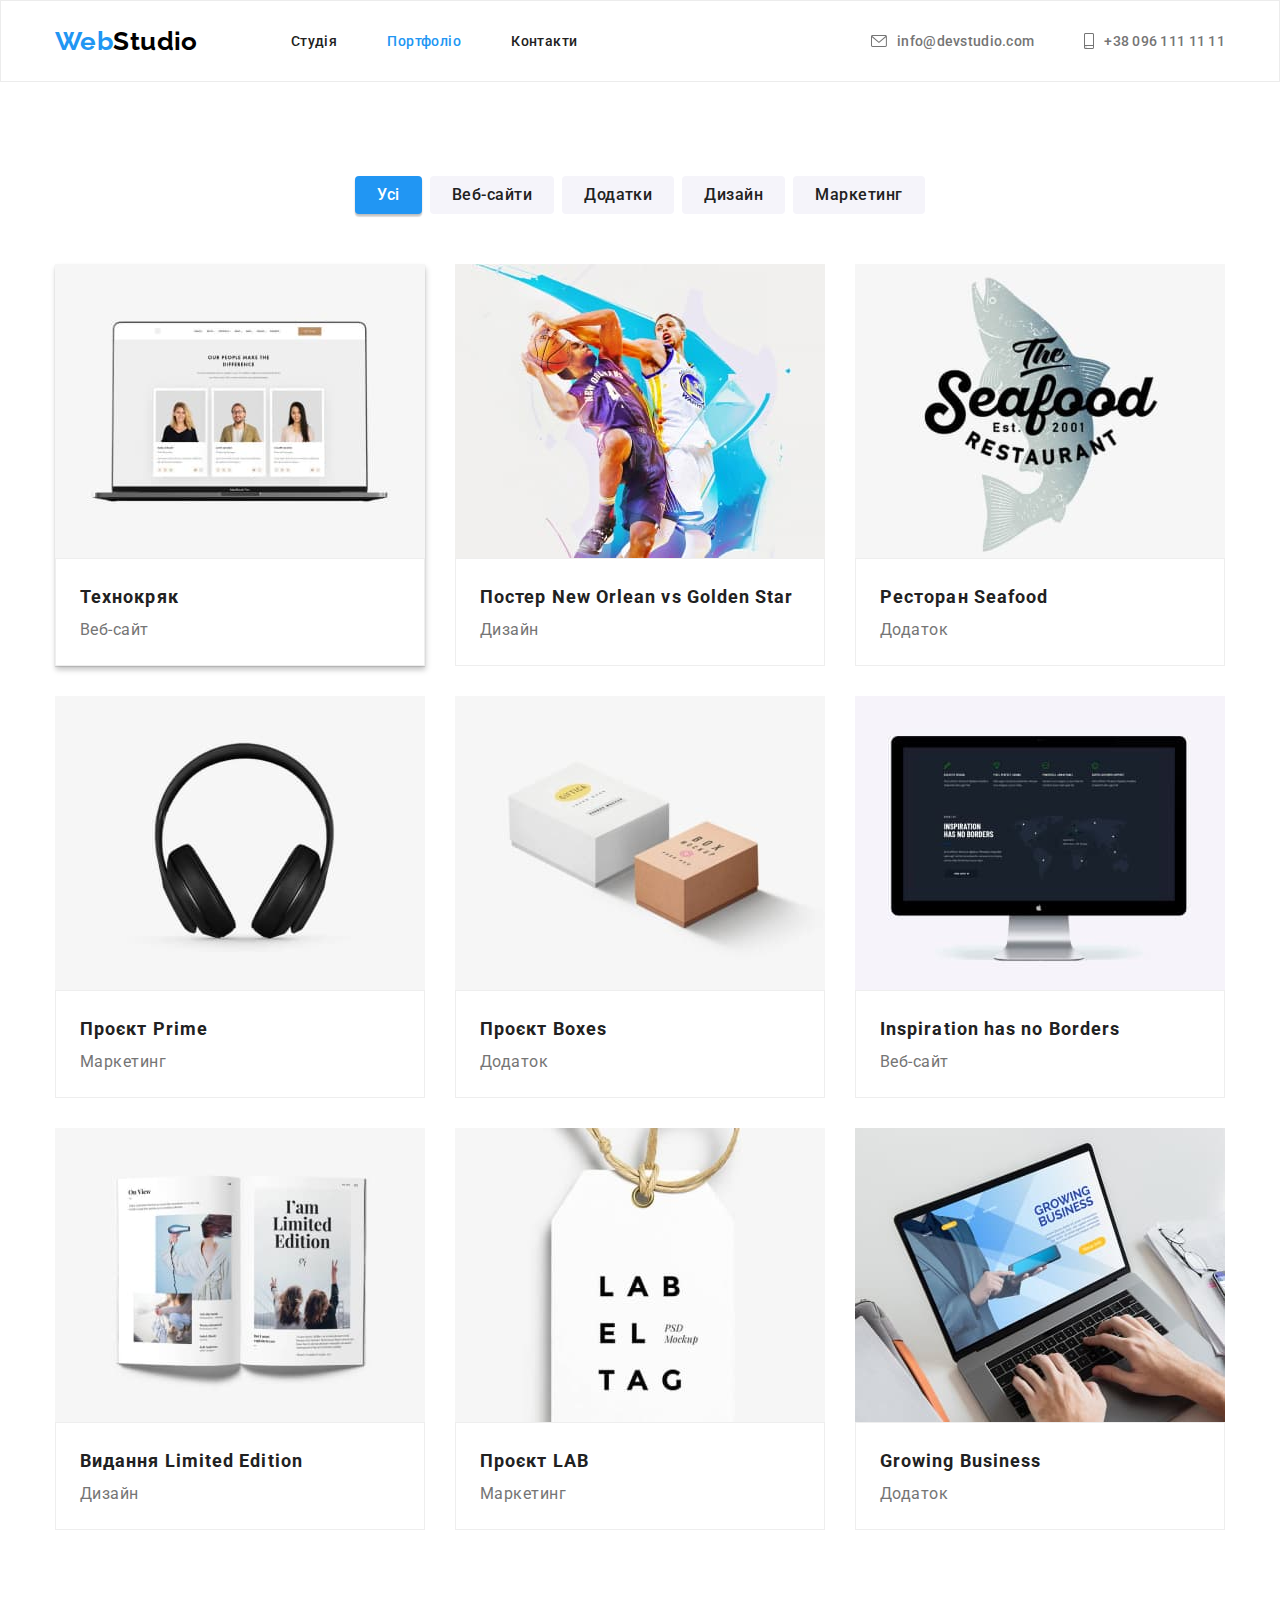
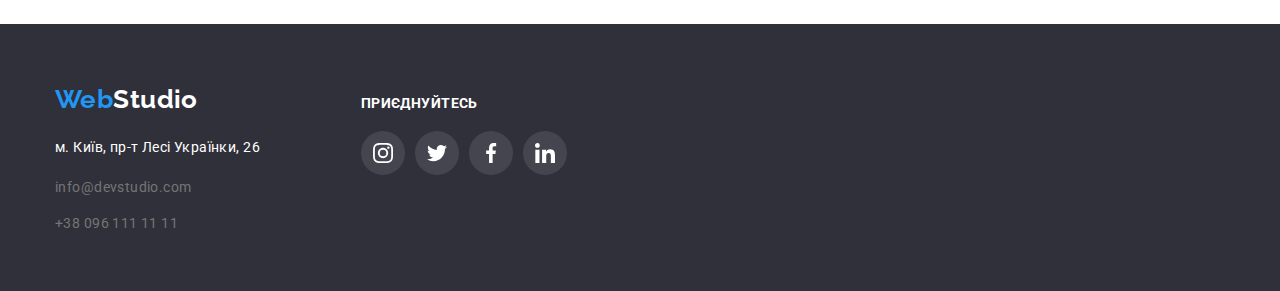
==== portfolio.html @ 7c117677 "adds animation and modal window" ====
<!DOCTYPE html>
<html lang="en">
  <head>
    <meta charset="UTF-8" />
    <meta http-equiv="X-UA-Compatible" content="IE=edge" />
    <meta name="viewport" content="width=device-width, initial-scale=1.0" />
    <title>Web Studio</title>
    <link
      href="https://fonts.googleapis.com/css2?family=Poppins:ital@1&family=Raleway:wght@700&family=Roboto:wght@400;500;700;900&display=swap"
      rel="stylesheet"
    />
    <link
      rel="stylesheet"
      href="https://cdnjs.cloudflare.com/ajax/libs/modern-normalize/1.1.0/modern-normalize.min.css"
    />
    <link rel="stylesheet" href="./css/styles.css" />
  </head>
  <body>
    <header style="border: 1px solid #ececec">
      <div class="container main-nav">
        <a href="./index.html" class="logo">Web<span>Studio</span></a>

        <nav>
          <ul class="list site-nav">
            <li class="item">
              <a href="./index.html" class="link"> Студія</a>
            </li>
            <li class="item">
              <a href="./portfolio.html" class="link current-cover">Портфоліо</a>
            </li>
            <li class="item"><a href="./index.html" class="link">Контакти</a></li>
          </ul>
        </nav>
        <ul class="list contacts contacts-list">
          <li class="item">
            <a href="mailto:info@devstudio.com">
              <svg class="contact-icon" width="16" height="12">
                <use href="./img/icons.svg#icon-envelope-hover"></use>
              </svg>
              info@devstudio.com
            </a>
          </li>
          <li class="item">
            <a href="tel:+380961111111">
              <svg class="contact-icon" width="10" height="16">
                <use href="./img/icons.svg#icon-smartphone"></use>
              </svg>
              +38 096 111 11 11</a
            >
          </li>
        </ul>
      </div>
    </header>
    <main>
      <section class="portfolio section">
        <div class="container">
          <h1 class="visual-hidden">Наші проекти</h1>
          <ul class="project-list">
            <li class="project-title">
              <button type="button" class="button prime">Усі</button>
            </li>
            <li class="project-title">
              <button type="button" class="button secondary">Веб-сайти</button>
            </li>
            <li class="project-title">
              <button type="button" class="button secondary">Додатки</button>
            </li>
            <li class="project-title">
              <button type="button" class="button secondary">Дизайн</button>
            </li>
            <li class="project-title">
              <button type="button" class="button secondary">Маркетинг</button>
            </li>
          </ul>
          <ul class="examples list">
            <li class="element focus">
              <a class="element-link">
                <img src="./img/notebook.jpg" alt="opened notebook" width="370" />
                <div class="overlay">
                  <p>
                    Ресурс пропонує комплексні пропозиції з різним рівнем функціоналу та сервісів.
                    Все це дозволить відвідувачу отримати вичерпні відомості про компанію чи
                    приватну особу.
                  </p>
                </div>

                <div class="ex-text">
                  <h2 class="title">Технокряк</h2>
                  <p class="text">Веб-сайт</p>
                </div>
              </a>
            </li>
            <li class="element">
              <a class="element-link">
                <img src="./img/basketballplayers.jpg" alt="two basketballplayers" width="370" />
                <div class="ex-text">
                  <h2 class="title">Постер New Orlean vs Golden Star</h2>
                  <p class="text">Дизайн</p>
                </div>
              </a>
            </li>
            <li class="element">
              <a class="element-link">
                <img src="./img/seefood.jpg" alt="logo seafood" width="370" />
                <div class="ex-text">
                  <h2 class="title">Ресторан Seafood</h2>
                  <p class="text">Додаток</p>
                </div>
              </a>
            </li>
            <li class="element">
              <a class="element-link">
                <img src="./img/earphones.jpg" alt="black earphones" width="370" />
                <div class="ex-text">
                  <h2 class="title">Проєкт Prime</h2>
                  <p class="text">Маркетинг</p>
                </div>
              </a>
            </li>
            <li class="element">
              <a class="element-link">
                <img src="./img/box.jpg" alt="two paper boxes" width="370" />
                <div class="ex-text">
                  <h2 class="title">Проєкт Boxes</h2>
                  <p class="text">Додаток</p>
                </div>
              </a>
            </li>
            <li class="element">
              <a class="element-link">
                <img src="./img/macbook.jpg" alt="macbook" width="370" />
                <div class="ex-text">
                  <h2 class="title">Inspiration has no Borders</h2>
                  <p class="text">Веб-сайт</p>
                </div>
              </a>
            </li>
            <li class="element">
              <a class="element-link">
                <img src="./img/magazine.jpg" alt="opened magazine" width="370" />
                <div class="ex-text">
                  <h2 class="title">Видання Limited Edition</h2>
                  <p class="text">Дизайн</p>
                </div>
              </a>
            </li>
            <li class="element">
              <a class="element-link">
                <img src="./img/lable.jpg" alt="white lable" width="370" />
                <div class="ex-text">
                  <h2 class="title">Проєкт LAB</h2>
                  <p class="text">Маркетинг</p>
                </div>
              </a>
            </li>
            <li class="element">
              <a class="element-link">
                <img
                  src="./img/laptopwithhands.jpg"
                  alt="opened laptop with typing hands"
                  width="370"
                />
                <div class="ex-text">
                  <h2 class="title">Growing Business</h2>
                  <p class="text">Додаток</p>
                </div>
              </a>
            </li>
          </ul>
        </div>
      </section>
    </main>
    <footer class="background-footer">
      <div class="container footer-section">
        <div>
          <a href="./index.html" class="logo">Web<span class="footer-logo">Studio</span></a>
          <address>
            <ul class="list contact">
              <li class="address-item address">
                <a
                  href="https://goo.gl/maps/jU2AcvMiYbPrWgQS8"
                  target="_blank"
                  rel="noopener noreferrer nofollow"
                  >м. Київ, пр-т Лесі Українки, 26</a
                >
              </li>
              <li class="address-item">
                <a href="mailto:info@devstudio.com">info@devstudio.com</a>
              </li>
              <li class="address-item"><a href="tel:+380961111111">+38 096 111 11 11</a></li>
            </ul>
          </address>
        </div>
        <div class="footer-social">
          <p class="invite">приєднуйтесь</p>
          <ul class="social-list list">
            <li class="social-item">
              <a
                class="link-footer link"
                href="https://instagram.com"
                target="_blank"
                rel="nofollow noopener noreferrer"
                aria-label="icon-instagram"
              >
                <svg class="social-icon" width="20" height="20">
                  <use href="./img/icons.svg#icon-instagram-2"></use>
                </svg>
              </a>
            </li>
            <li class="social-item">
              <a
                class="link-footer link"
                href="https://twitter.com"
                target="_blank"
                rel="nofollow noopener noreferrer"
                aria-label="icon-twitter"
              >
                <svg class="social-icon" width="20" height="20">
                  <use href="./img/icons.svg#icon-twitter-1"></use>
                </svg>
              </a>
            </li>
            <li class="social-item">
              <a
                class="link-footer link"
                href="https://facebook.com"
                target="_blank"
                rel="nofollow noopener noreferrer"
                aria-label="icon-facebook"
              >
                <svg class="social-icon" width="20" height="20">
                  <use href="./img/icons.svg#icon-facebook-1"></use>
                </svg>
              </a>
            </li>
            <li class="social-item">
              <a
                class="link-footer link"
                href="https://linkedin.com"
                target="_blank"
                rel="nofollow noopener noreferrer"
                aria-label="icon-linkedin"
              >
                <svg class="social-icon" width="20" height="20">
                  <use href="./img/icons.svg#icon-linkedin-1"></use>
                </svg>
              </a>
            </li>
          </ul>
        </div>
      </div>
    </footer>
  </body>
</html>
---- css/styles.css ----
:root {
  --primary-text-color: #757575;
  --title-text-color: #212121;
  --acent-text-color: #2196f3;
  --secondary-acent-text-color: #ffffff;
  --secondary-background-color: #f5f4fa;
  --secondary-bcd-button-color: #188ce8;
  --bcd-black: #2f303a;

  --btn-radius: 25px;
  --indent: 30px;
  --items: 4;

  --idx-header: 100;

  --trns-fast: 250ms ease;
  --trns-slow: 500ms ease;

  --index-backdrop: 1000;
}

body {
  background-color: #ffffff;
  color: #757575;
  font-family: roboto, sans-serif;
  letter-spacing: 0.03em;
  font-size: 14px;
}

/* сброс браузерных настроек */

h1,
h2,
h3,
h4,
h5,
h6,
p {
  margin: 0;
}
img {
  display: block;
  max-width: 100%;
  height: auto;
}
button {
  display: block;
  cursor: pointer;
  border: none;
  border-radius: 4px;
}
.section {
  padding-top: 94px;
  padding-bottom: 94px;
}

.container {
  width: 1200px;
  padding: 0 15px;
  margin: 0 auto;

}
.list {
  list-style: none;
  padding: 0;
  margin: 0;
}
.link {
  text-decoration: none;
  color: inherit;
}

/* logo */

.logo {
  color: #2196f3;
  text-decoration: none;
  font-family: Raleway, sans-serif;
  font-family: 'Raleway';
  font-weight: 700;
  font-size: 26px;
  line-height: calc(31 / 26);
}
span {
  color: #000000;
}





/* site nav */

.contact-icon {

  margin-right: 10px; 
  fill: currentColor;
}

.contacts-list {
  display: flex;
  justify-content: center;
}
.main-nav {
  display: flex;
  align-items: center;
}
.logo {
  margin-right: 93px;
}
.site-nav {
  display: flex;
}

.site-nav .item + .item {
  margin-left: 50px;
}
.site-nav-link {
position: relative;
}
.site-nav-link {
  color: var(--acent-text-color);
}
.site-nav-link::after {
  content: '';
  position: absolute;
  bottom: 30px;
  left: 5%;

  width: 90%;
  height: 4px;
  border-radius: 4px;
  background-color: var(--acent-text-color);
  opacity: 0;
  transform: scaleX(0.2);
  transition: opacity 250ms ease transform 250ms ease;

}
.site-nav-link.current::after,
.site-nav-link:hover::after,
.site-nav-link:focus::after {
  opacity: 1;
  transform: scaleX(1);
}
.site-nav a {
  padding-top: 32px;
  padding-bottom: 32px;
  display: block;

  color: var(--title-text-color);
  text-decoration: none;
  font-family: 'Roboto';
  font-weight: 500;
  font-size: 14px;
  line-height: calc(16 / 14);
  cursor: pointer;
  transition-property: color;
  transition-duration: 250ms;
  transition-timing-function: ease;
}
.site-nav.list a:hover,
.site-nav.list a:focus {
  color: var(--acent-text-color);
}
.site-nav .current-cover {
  color: var(--acent-text-color);
}
.contacts {
  display: flex;
  margin-left: auto;
}
.contacts .item:nth-child(-n+1) {
  margin-right: 50px;
}
.contacts a {
  color: var(--primary-text-color);
  font-weight: 500;
  font-size: 14px;
  line-height: calc(16 / 14);
  letter-spacing: 0.02em;
  text-decoration: none;
  display: flex;
  align-items: center;
}
.contacts.list a:hover,
.contacts.list a:focus {
  color: var(--acent-text-color);
  font-weight: 500;
  font-size: 14px;
  line-height: calc(16 / 14);
  letter-spacing: 0.02em;
}

/* hero */
.box {
  max-width: 1600px;
  height: 600px;
  background-image: linear-gradient(rgba(47, 48, 58, 0.4), rgba(47, 48, 58, 0.4)), url(../img/workers-hero.jpg);
  background-repeat: no-repeat;
  background-size: cover;
  margin: 0 auto;
}
.hero-title {
  width: 696px;
  margin: 0 auto;
  margin-top: 0;
  color: #ffffff;
  font-weight: 900;
  font-size: 44px;
  line-height: calc(60 / 44);
  text-align: center;
  text-transform: uppercase;
  letter-spacing: 0.06em;
}

.hero {
  background-color: var(--bcd-black);
  text-align: center;
  padding: 200px 0;
}
.primary.button {
  color: var(--secondary-acent-text-color);
  background-color: var(--acent-text-color);
}

/* section */
.section-title {
  color: var(--title-text-color);
  font-family: 'Roboto';
  font-weight: 700;
  font-size: 36px;
  line-height: calc(42 / 36);
  text-align: center;
  
}

/* button */

.button :active {
  color: var(--secondary-bcd-button-color);
  border: 1px transparent;
}
.button {
  display: inline-block;
  border-radius: 4px;
  padding: 6px 22px;
  color: var(--secondary-acent-text-color);
  background-color: var(--acent-text-color);
  border: none transparent;

  font-family: 'Roboto';
  font-weight: 700;
  font-size: 16px;
  line-height: calc(30 / 16);

  text-align: center;
}

.primary.button {
  color: var(--secondary-acent-text-color);
  background-color: var(--acent-text-color);
  font-weight: 500;
  font-size: 16px;
  line-height: calc(30 / 16);
  letter-spacing: 0.06em;
  border: inherit;
  border: none transparent;
  padding: 10px 32px;
  margin-top: 40px;
  transition: color var(--trns-fast), background-color var(--trns-fast);
}

.secondary.button:focus,
.secondary.button:hover {
  color: var(--secondary-acent-text-color);
  background-color: var(--acent-text-color);
  box-shadow: 0px 3px 1px rgba(0, 0, 0, 0.1), 0px 1px 2px rgba(0, 0, 0, 0.08), 0px 2px 2px rgba(0, 0, 0, 0.12);

}

.secondary.button {
  color: var(--title-text-color);
  background-color: var(--secondary-background-color);
  border-color: var(--secondary-background-color);
  border: inherit;
  font-weight: 500;
  font-size: 16px;
  line-height: calc(26 / 16);
  letter-spacing: 0.03em;
  border: none transparent;
  transition: color var(--trns-fast), background-color var(--trns-fast);
}

/* benefits */
.ben {
  display: flex;
  gap: 30px;
}

.ben-list {
  display: flex;
  align-items: center;
  width: 270px;
  height: 120px;
  background-color: #ffffff;
  border-radius: 4px;
  background-color: #F5F4FA;
  justify-content: center;
}
 
.benefit-icon {
  display: flex;
  justify-content: center;
  align-items: center;
}

.benefits-list {
  display: flex;
  padding-left: 0px;
  gap: 30px;
}

.benefits-list .item + .item {
  margin-left: 50;
}


.benefits-list .title {
  margin-top: 30px;
  margin-bottom: 0px;
  color: var(--title-text-color);
  font-weight: 700;
  font-size: 14px;
  line-height: calc(16 / 14);
}

.visual-hidden {
  position: absolute;
  width: 1px;
  height: 1px;
  margin: -1px;
  border: 0;
  padding: 0;

  white-space: nowrap;
  clip-path: inset(100%);
  clip: rect(0 0 0 0);
  overflow: hidden;
}
.benefits-list {
  list-style: none;

  margin-top: 0;
  margin-bottom: 0;
}
.benefits-list .text {
  margin-top: 0;
  margin-bottom: 0;
  font-weight: 400;
  font-size: 14px;
  line-height: calc(24 / 14);
  letter-spacing: 0.03em;
}

/* what we do section */

.section-title {
  margin-top: 0;
  margin-bottom: 50px;
}
.what-we-do {
  padding-top: 0px;
}

.do-item {
  display: flex;
}
.thumb + .thumb {
  margin-left: 30px;
}
.thumb {
  position: relative;
  overflow: hidden;
  background-color: rgba(47, 48, 58, 0.8);
}

.thumb>.label {
  position: absolute;
  top: 0;
  right: 0;
  margin: 0;
 
}
.label{
  padding: 24px;
  border-bottom-left-radius: 4px;
  font-family: 'Roboto';
  font-weight: 700;
  font-size: 14px;
  line-height: calc(16/14);
  text-align: center;
  letter-spacing: 0.03em;
  text-transform: uppercase;
  color: #FFFFFF;
}

/* team */

.social-list {
    display: flex;
    justify-content: center;
    gap: 10px;
  }

  .social-link {
    display: flex;
    align-items: center;
    justify-content: center;
    fill: #AFB1B8;
    width: 44px;
    height: 44px;
    background-color: #ffffff;
    border-radius: 50%;

    transition: color var(--trns-fast), background-color var(--trns-fast);
  }

  .social-link:hover,
  .social-link:focus {
    background-color:var(--acent-text-color);
    fill: var(--secondary-acent-text-color);
  }
  
  
.team {
  display: flex;
}


.team-item + .team-item {
  margin-left: 30px;
}
.team-item {
  text-align: center;
  background: #FFFFFF;
    /* material shadow v1 */
  
    box-shadow: 0px 1px 3px rgba(0, 0, 0, 0.12), 0px 1px 1px rgba(0, 0, 0, 0.14), 0px 2px 1px rgba(0, 0, 0, 0.2);
    border-radius: 0px 0px 4px 4px;
}

.team-title {
  color: var(--title-text-color);
  font-weight: 500;
  font-size: 16px;
  line-height: calc(19 / 16);
}
.our-team {
  background-color: var(--secondary-background-color);
}

.team-element {
  font-family: 'Roboto';
    font-weight: 400;
    font-size: 16px;
    line-height: calc(19/16);
    text-align: center;
    letter-spacing: 0.03em;
    padding-top: 10px;
    margin-bottom: 16px;
}
.team-name {
  padding-top: 30px;
  padding-bottom: 30px;
}

p {
  margin-top: 0;
  margin-bottom: 0;
}

/* clients */

.clients-list {
  display: flex;
  align-items: center;
  justify-content: center;
  width: 170px;
  height: 92px;
  border: 1px solid currentColor;
  border-radius: 4px;
  color: #AFB1B8;
  transition: color var(--trns-fast), background-color var(--trns-fast);
    
}

.clients-icon {
 fill: currentColor;
}
.clients-list:hover,
.clients-list:focus {
  color:#2196F3;
}
.client-list {
  display: flex;
  gap: 30px;
}

/* footer */
.contact a {
  color: var(--primary-text-color);
  text-decoration: none;
}
.address-item .address {
  color: var(--secondary-acent-text-color);
}
.contact.list a:hover,
.contact.list a:focus {
  color: var(--acent-text-color);
}
.address a {
  color: var(--secondary-acent-text-color);
  font-weight: 400;
  font-size: 14px;
  line-height: calc(24 / 14);
}

footer a {
  font-style: normal;
}
.footer-logo {
  color: var(--secondary-acent-text-color);
  margin-bottom: 30px;
}

.background-footer {
  background-color: var(--bcd-black);
  padding-top: 60px;
  padding-bottom: 60px;
}

.address-item:not(:last-child) {
  margin-bottom: 9px;
}
.address-item {
  margin-top: 20px;
}
.invite {
  margin-bottom: 20px;
    font-weight: 700;
    font-size: 14px;
    line-height: calc(16/14);
    text-transform: uppercase;
    color: #FFFFFF;
}

.link-footer {
  display: flex;
  align-items: center;
  justify-content: center;
  fill: var(--secondary-acent-text-color);
  width: 44px;
  height: 44px;
  background-color: rgba(255, 255, 255, 0.1);;
  border-radius: 50%;
}

.link-footer:hover,
.link-footer:focus {
  background-color: var(--acent-text-color);
  fill: var(--secondary-acent-text-color);
}
.footer-section {
  display: flex;
  align-items: baseline;
}
.footer-social {
  margin-left: 70px;
}



/* portfolio */
/* examples */



.head {
  border-bottom: 1px solid #ECECEC;
}

.prime.button {
  color: var(--secondary-acent-text-color);
  background-color: var(--acent-text-color);
  font-weight: 500;
  font-size: 16px;
  line-height: calc(26 / 16);
  letter-spacing: 0.03em;
  border: inherit;
  border: none transparent;
  padding: 6px 22px;
  box-shadow: 0px 3px 1px rgba(0, 0, 0, 0.1), 0px 1px 2px rgba(0, 0, 0, 0.08), 0px 2px 2px rgba(0, 0, 0, 0.12);
  transition: color var(--trns-fast), background-color var(--trns-fast);
  
}
.examples .title {
  color: var(--title-text-color);
  font-weight: 700;
  font-size: 18px;
  line-height: calc(36 / 18);
  letter-spacing: 0.06em;
}

.examples .text {
  font-weight: 400;
  font-size: 16px;
  line-height: calc(30 / 16);
  letter-spacing: 0.03em;
}
.examples {
  list-style: none;
  display: flex;
  flex-wrap: wrap;
}
.element {
  width: 370px;
  margin-right: 30px;
  margin-bottom: 30px;

    
}
.element-link:hover,
.element-link:focus {
box-shadow: 0px 1px 1px rgba(0, 0, 0, 0.12), 0px 4px 4px rgba(0, 0, 0, 0.06), 1px 4px 6px rgba(0, 0, 0, 0.16);
}
.element-link {
  display: block;
 
}
.ex-text {
  padding: 20px 24px;
  border: 1px solid #EEEEEE;
}
.element:nth-child(3n) {
  margin-right: 0pt;
}
.element:nth-last-child(-n + 3) {
  margin-bottom: 0px;
}
.project-list {
  list-style: none;
  margin: 0px;
  padding: 0px;
}
.project-list {
  display: flex;
  justify-content: center;
  margin-bottom: 50px;
}

.project-list .button {
  cursor: pointer;
}
.project-title {
  font-weight: 500;
  font-size: 16px;
  line-height: calc(26 / 16);
  letter-spacing: 0.03em;
}
.project-title + .project-title {
  margin-left: 8px;
}


.focus {
  position: relative;

  box-shadow: 0px 1px 1px rgba(0, 0, 0, 0.12),
    0px 4px 4px rgba(0, 0, 0, 0.06),
    1px 4px 6px rgba(0, 0, 0, 0.16);

  overflow: hidden;
}
.overlay {
  position: absolute;
  top: 0;
  left: 0;
  width: 100%;
  height: 294px;
  background-color: var(--acent-text-color);
  opacity: 90%;

  transform: translatey(140%);
  transition: transform 250ms ease;
}

.overlay>p {
  padding: 63px 24px;
  margin: 0;
    font-family: 'Roboto';
    font-weight: 400;
    font-size: 18px;
    line-height: calc(28/18);
    letter-spacing: 0.03em;
    color: #FFFFFF;
}
.focus:hover .overlay {
  transform: translatey(0);
}


/* modal window */

.backdrop {
  position: fixed;
  top: 0;
  left: 0;

  width: 100%;
  height: 100%;
  background-color: rgba(0, 0, 0, 0.2);
  backdrop-filter: blur 2px;

  opacity: 1;
    visibility: visible;
    pointer-events: initial;
    transition: opacity 150ms linear, visibility 150ms linear;
}
.backdrop.is-hidden {
  opacity: 0;
  visibility: hidden;
  pointer-events: none;
}

.modal {
  position: absolute;
  top: 50%;
  left: 50%;
  transform: translateY(-50%) translateX(-50%);
  width: 528px;
  min-height: 581px;
  border-radius: 4px;
  background-color: #ffffff;
  z-index: var(--index-backdrop);
}

.close-btn {
  position: absolute;
  top: 10px;
  right: 10px;
  display: flex;
  align-items: center;
  justify-content: center;
  width: 30px;
  height: 30px;
  padding: 0;
  border-radius: 50%;
  border: 1px solid rgba(0, 0, 0, 0.1);

  background-color: transparent;

  cursor: pointer;
}

/* цвет основного текста #757575
/* вторичный цвет текста #212121
/* цветлого черный #000000
/* цвет лого голубой #2196F3
/* белый цвет  #FFFFFF
/* бекграунд футер цвет черный #2F303A
/* бэкграунд для кнопок портфолио #F5F4FA
/* цвет фона страницы вторичный #F5F4FA */
/* цвет фона страницы основной #FFFFFF */
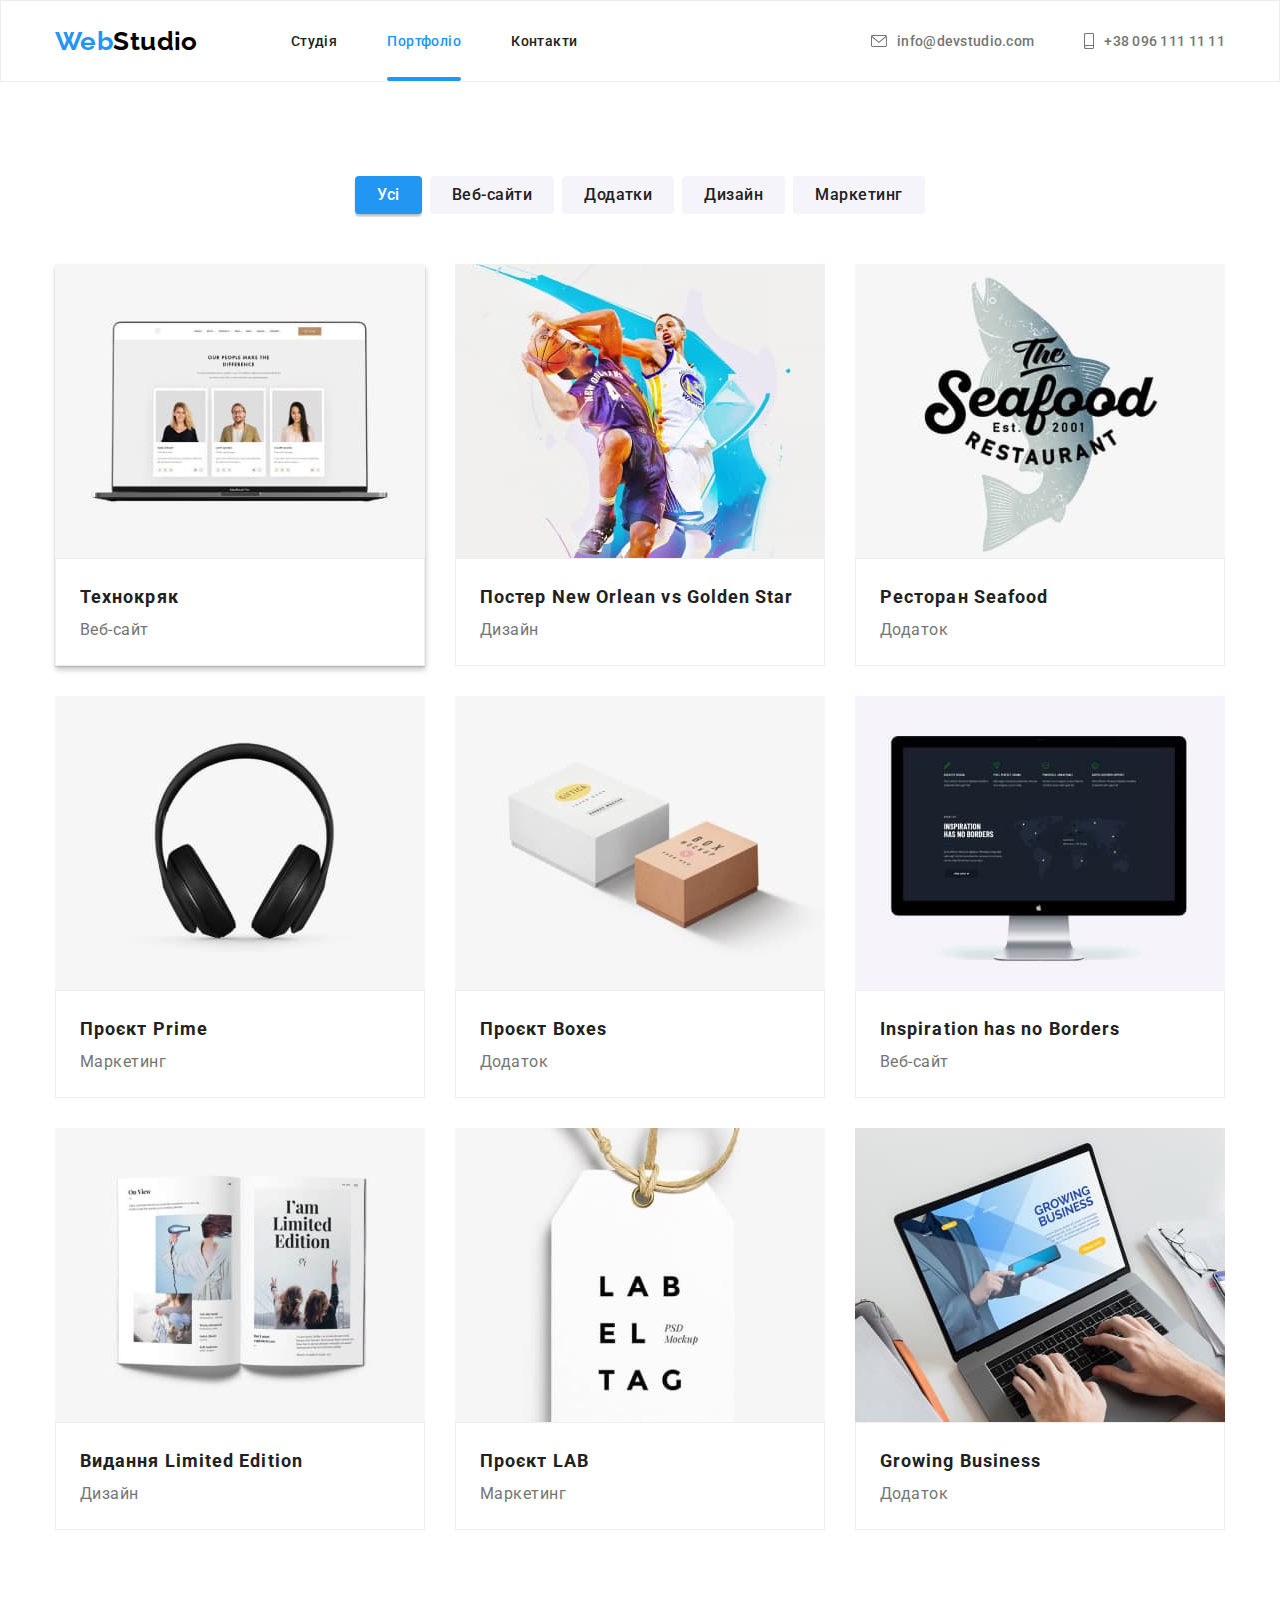
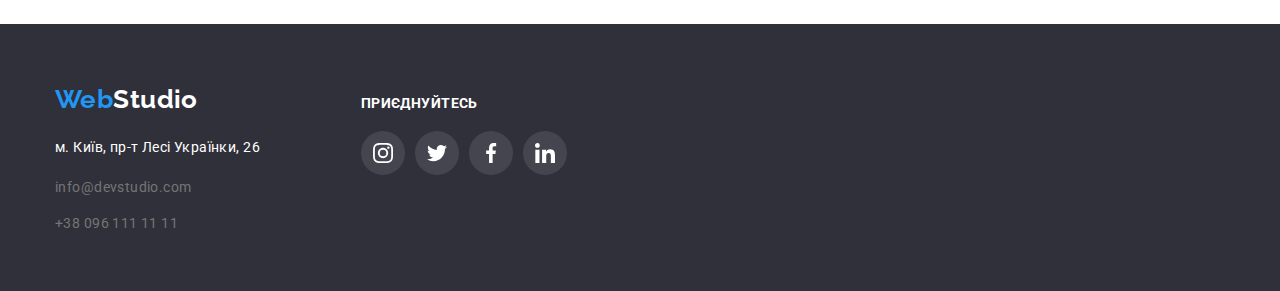
==== commit 88da8df0: "fixes mistakes" ====
--- a/portfolio.html
+++ b/portfolio.html
@@ -26,7 +26,9 @@
               <a href="./index.html" class="link"> Студія</a>
             </li>
             <li class="item">
-              <a href="./portfolio.html" class="link current-cover">Портфоліо</a>
+              <a class="site-nav-link current" href="./portfolio.html" class="link current-cover"
+                >Портфоліо</a
+              >
             </li>
             <li class="item"><a href="./index.html" class="link">Контакти</a></li>
           </ul>
@@ -75,18 +77,20 @@
           <ul class="examples list">
             <li class="element focus">
               <a class="element-link">
-                <img src="./img/notebook.jpg" alt="opened notebook" width="370" />
-                <div class="overlay">
-                  <p>
-                    Ресурс пропонує комплексні пропозиції з різним рівнем функціоналу та сервісів.
-                    Все це дозволить відвідувачу отримати вичерпні відомості про компанію чи
-                    приватну особу.
-                  </p>
-                </div>
+                <div class="element-thumb">
+                  <img src="./img/notebook.jpg" alt="opened notebook" width="370" />
+                  <div class="overlay">
+                    <p class="overlay-text">
+                      Ресурс пропонує комплексні пропозиції з різним рівнем функціоналу та сервісів.
+                      Все це дозволить відвідувачу отримати вичерпні відомості про компанію чи
+                      приватну особу.
+                    </p>
+                  </div>
 
-                <div class="ex-text">
-                  <h2 class="title">Технокряк</h2>
-                  <p class="text">Веб-сайт</p>
+                  <div class="ex-text">
+                    <h2 class="title">Технокряк</h2>
+                    <p class="text">Веб-сайт</p>
+                  </div>
                 </div>
               </a>
             </li>
--- a/css/styles.css
+++ b/css/styles.css
@@ -121,13 +121,18 @@
 .site-nav-link {
   color: var(--acent-text-color);
 }
+
+.site-nav-link.current
+{ color: var(--acent-text-color);}
+
 .site-nav-link::after {
   content: '';
+  display: block;
   position: absolute;
-  bottom: 30px;
-  left: 5%;
-
-  width: 90%;
+  bottom:0;
+  left: 0;
+
+  width: 100%;
   height: 4px;
   border-radius: 4px;
   background-color: var(--acent-text-color);
@@ -136,6 +141,8 @@
   transition: opacity 250ms ease transform 250ms ease;
 
 }
+
+
 .site-nav-link.current::after,
 .site-nav-link:hover::after,
 .site-nav-link:focus::after {
@@ -681,20 +688,26 @@
 
   overflow: hidden;
 }
+
+.element-thumb {
+  position: relative;
+}
 .overlay {
   position: absolute;
   top: 0;
   left: 0;
   width: 100%;
-  height: 294px;
+  height: 100%;
+  display: flex;
+  align-items: center;
   background-color: var(--acent-text-color);
   opacity: 90%;
 
-  transform: translatey(140%);
+  transform: translatey(100%);
   transition: transform 250ms ease;
 }
 
-.overlay>p {
+.overlay-text {
   padding: 63px 24px;
   margin: 0;
     font-family: 'Roboto';
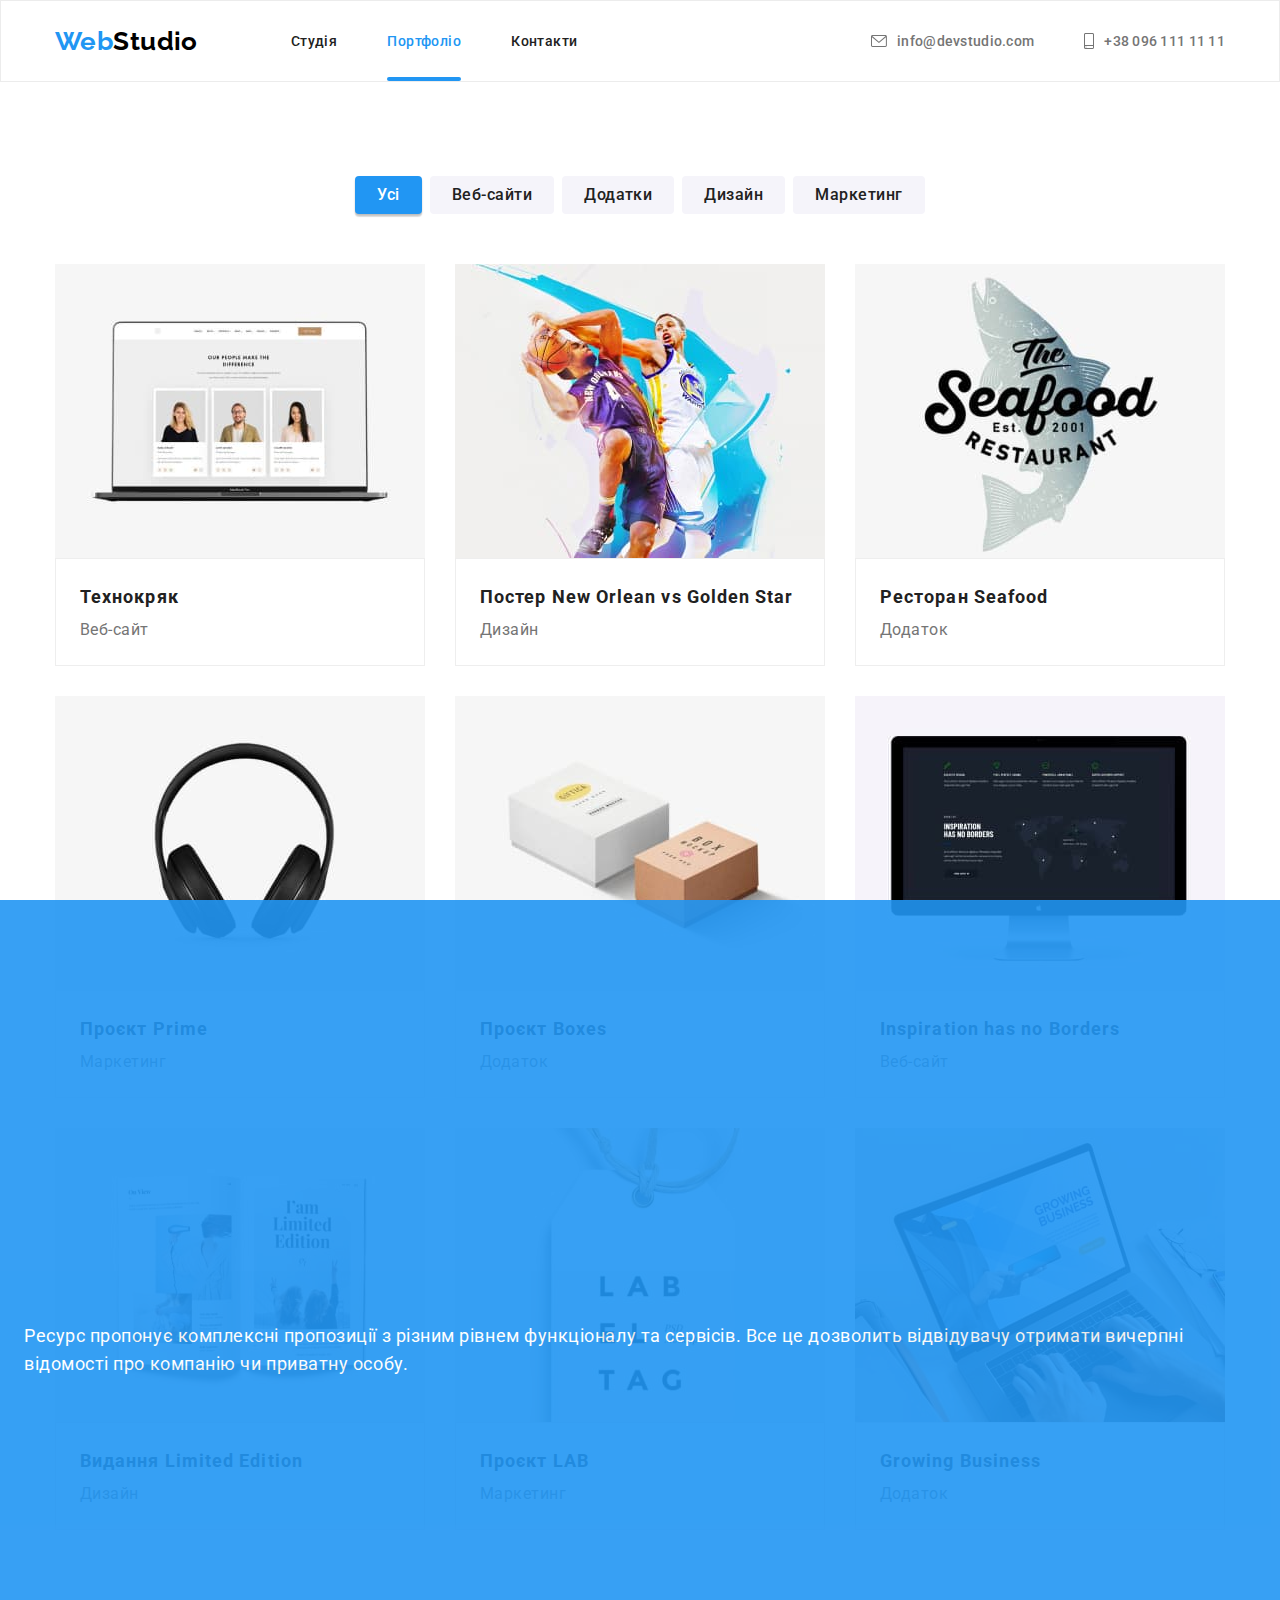
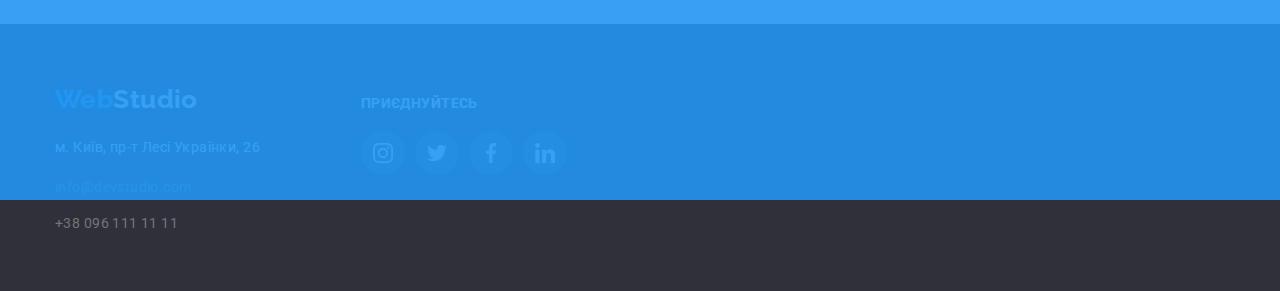
==== commit 492da8f1: "fixed mistakes" ====
--- a/portfolio.html
+++ b/portfolio.html
@@ -79,18 +79,18 @@
               <a class="element-link">
                 <div class="element-thumb">
                   <img src="./img/notebook.jpg" alt="opened notebook" width="370" />
-                  <div class="overlay">
-                    <p class="overlay-text">
-                      Ресурс пропонує комплексні пропозиції з різним рівнем функціоналу та сервісів.
-                      Все це дозволить відвідувачу отримати вичерпні відомості про компанію чи
-                      приватну особу.
-                    </p>
-                  </div>
+                </div>
+                <div class="overlay">
+                  <p class="overlay-text">
+                    Ресурс пропонує комплексні пропозиції з різним рівнем функціоналу та сервісів.
+                    Все це дозволить відвідувачу отримати вичерпні відомості про компанію чи
+                    приватну особу.
+                  </p>
+                </div>
 
-                  <div class="ex-text">
-                    <h2 class="title">Технокряк</h2>
-                    <p class="text">Веб-сайт</p>
-                  </div>
+                <div class="ex-text">
+                  <h2 class="title">Технокряк</h2>
+                  <p class="text">Веб-сайт</p>
                 </div>
               </a>
             </li>
--- a/css/styles.css
+++ b/css/styles.css
@@ -13,8 +13,14 @@
 
   --idx-header: 100;
 
-  --trns-fast: 250ms ease;
-  --trns-slow: 500ms ease;
+  --trns-fast: 250ms cubic-bezier(0.4,
+      0,
+      0.2,
+      1);
+  --trns-slow: 500ms cubic-bezier(0.4,
+      0,
+      0.2,
+      1);
 
   --index-backdrop: 1000;
 }
@@ -138,7 +144,13 @@
   background-color: var(--acent-text-color);
   opacity: 0;
   transform: scaleX(0.2);
-  transition: opacity 250ms ease transform 250ms ease;
+  transition: opacity 250ms cubic-bezier(0.4,
+    0,
+    0.2,
+    1) transform 250ms cubic-bezier(0.4,
+      0,
+      0.2,
+      1);
 
 }
 
@@ -163,7 +175,18 @@
   cursor: pointer;
   transition-property: color;
   transition-duration: 250ms;
-  transition-timing-function: ease;
+  transition-timing-function: cubic-bezier(0.4,
+    0,
+    0.2,
+    1);
+}
+.contacts-list a{
+  transition-property: color;
+    transition-duration: 250ms;
+    transition-timing-function: cubic-bezier(0.4,
+        0,
+        0.2,
+        1);
 }
 .site-nav.list a:hover,
 .site-nav.list a:focus {
@@ -294,7 +317,7 @@
   font-size: 16px;
   line-height: calc(26 / 16);
   letter-spacing: 0.03em;
-  border: none transparent;
+  border: none;
   transition: color var(--trns-fast), background-color var(--trns-fast);
 }
 
@@ -382,10 +405,10 @@
 .do-item {
   display: flex;
 }
-.thumb + .thumb {
+.picture + .picture {
   margin-left: 30px;
 }
-.thumb {
+.picture {
   position: relative;
   overflow: hidden;
   background-color: rgba(47, 48, 58, 0.8);
@@ -393,22 +416,25 @@
 
 .thumb>.label {
   position: absolute;
-  top: 0;
-  right: 0;
+  bottom: 0;
+  left: 0;
   margin: 0;
+  width: 100%;
  
 }
 .label{
-  padding: 24px;
-  border-bottom-left-radius: 4px;
-  font-family: 'Roboto';
+  position: absolute;
+  bottom: 0;
+  display: flex;
+  align-items: center;
+  justify-content: center;
+  height: 70px;
+  width: 100%;
   font-weight: 700;
-  font-size: 14px;
   line-height: calc(16/14);
-  text-align: center;
-  letter-spacing: 0.03em;
   text-transform: uppercase;
   color: #FFFFFF;
+  background-color: rgba(47, 48, 58, 0.8);
 }
 
 /* team */
@@ -429,7 +455,7 @@
     background-color: #ffffff;
     border-radius: 50%;
 
-    transition: color var(--trns-fast), background-color var(--trns-fast);
+    transition: fill var(--trns-fast), background-color var(--trns-fast);
   }
 
   .social-link:hover,
@@ -497,7 +523,7 @@
   border: 1px solid currentColor;
   border-radius: 4px;
   color: #AFB1B8;
-  transition: color var(--trns-fast), background-color var(--trns-fast);
+  transition: fill var(--trns-fast);
     
 }
 
@@ -551,6 +577,10 @@
 }
 .address-item {
   margin-top: 20px;
+  
+}
+.address-item a {
+  transition: fill var(--trns-fast);
 }
 .invite {
   margin-bottom: 20px;
@@ -570,6 +600,7 @@
   height: 44px;
   background-color: rgba(255, 255, 255, 0.1);;
   border-radius: 50%;
+  transition: fill var(--trns-fast), background-color var(--trns-fast);
 }
 
 .link-footer:hover,
@@ -679,18 +710,9 @@
 }
 
 
-.focus {
-  position: relative;
-
-  box-shadow: 0px 1px 1px rgba(0, 0, 0, 0.12),
-    0px 4px 4px rgba(0, 0, 0, 0.06),
-    1px 4px 6px rgba(0, 0, 0, 0.16);
-
-  overflow: hidden;
-}
-
 .element-thumb {
   position: relative;
+  overflow: hidden;
 }
 .overlay {
   position: absolute;
@@ -704,7 +726,10 @@
   opacity: 90%;
 
   transform: translatey(100%);
-  transition: transform 250ms ease;
+  transition: transform 250ms cubic-bezier(0.4,
+    0,
+    0.2,
+    1);
 }
 
 .overlay-text {
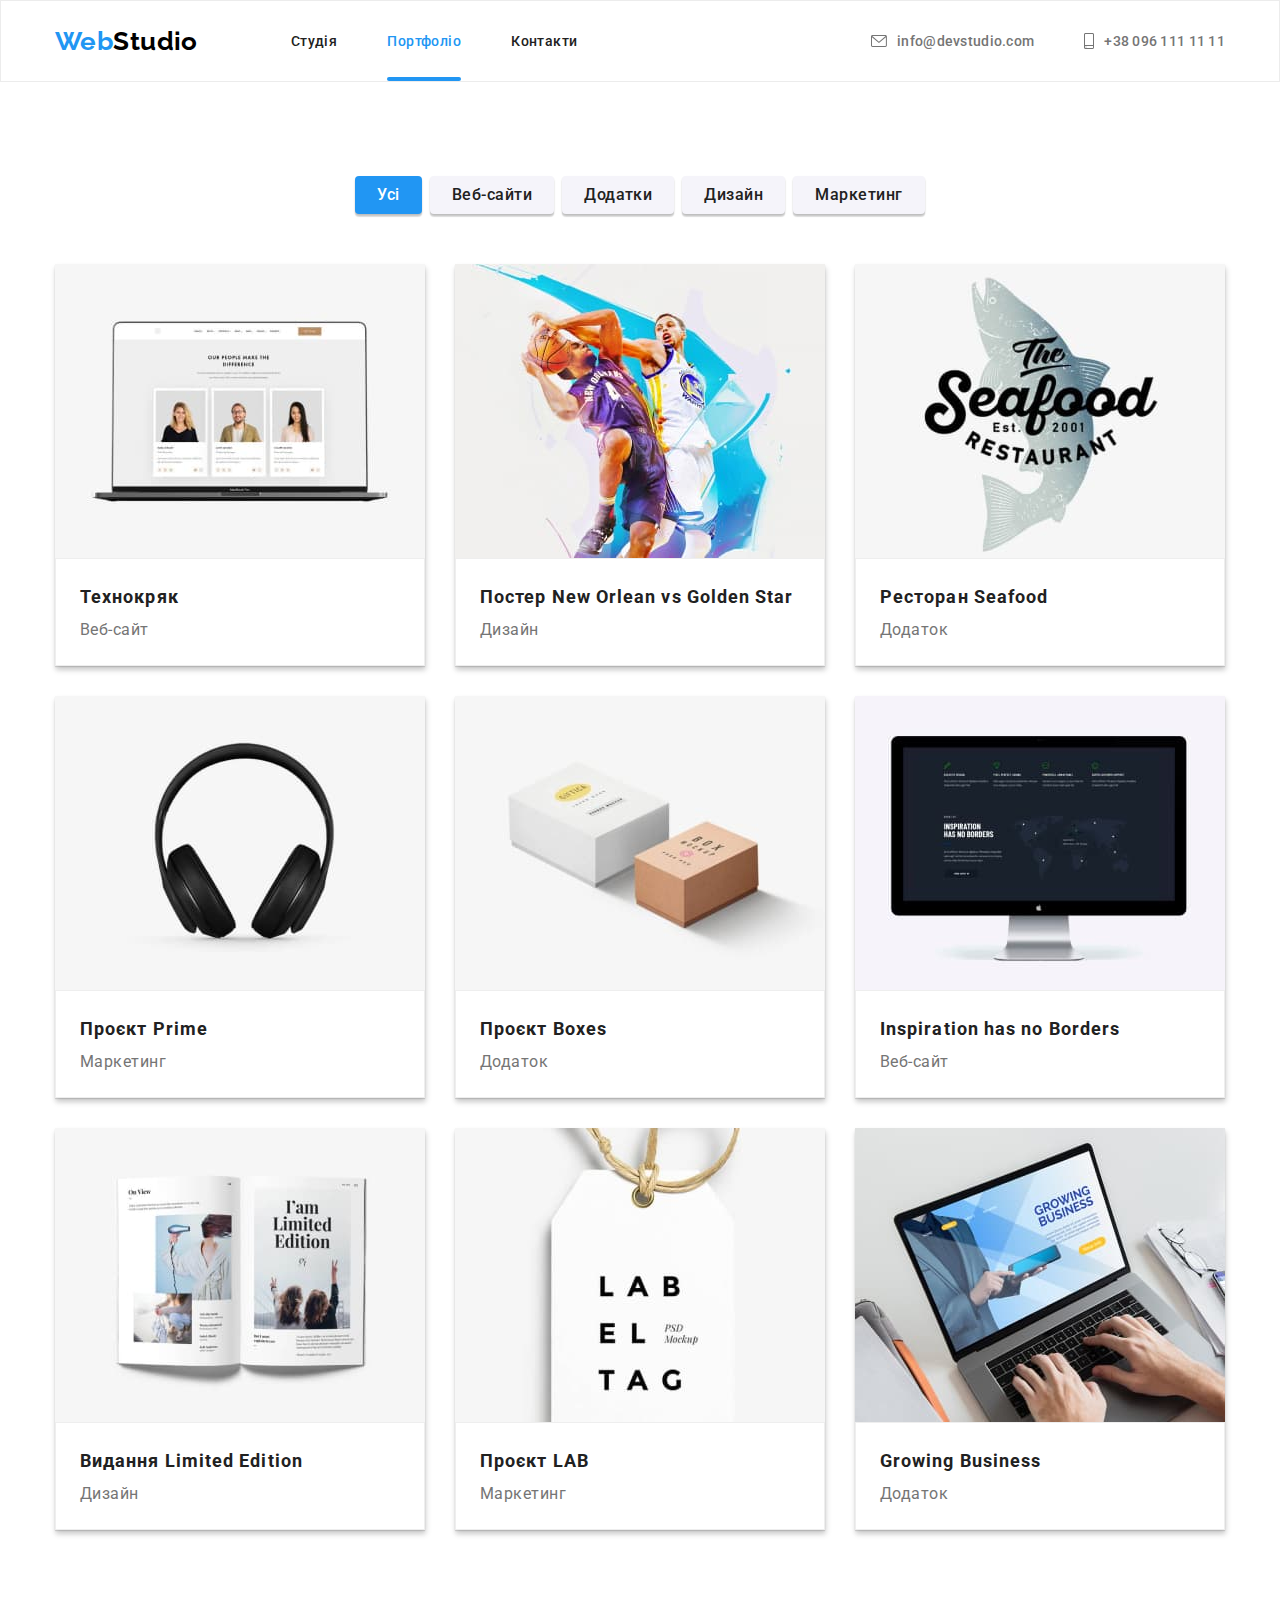
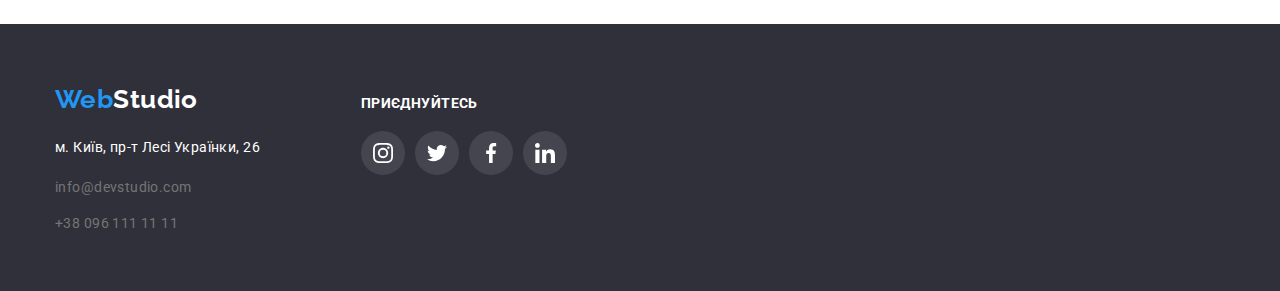
==== commit 4c3493fe: "fixes overlay and modal window" ====
--- a/portfolio.html
+++ b/portfolio.html
@@ -75,17 +75,17 @@
             </li>
           </ul>
           <ul class="examples list">
-            <li class="element focus">
-              <a class="element-link">
+            <li class="element">
+              <a href="#" class="element-link">
                 <div class="element-thumb">
                   <img src="./img/notebook.jpg" alt="opened notebook" width="370" />
-                </div>
-                <div class="overlay">
-                  <p class="overlay-text">
-                    Ресурс пропонує комплексні пропозиції з різним рівнем функціоналу та сервісів.
-                    Все це дозволить відвідувачу отримати вичерпні відомості про компанію чи
-                    приватну особу.
-                  </p>
+                  <div class="overlay">
+                    <p class="overlay-text">
+                      Ресурс пропонує комплексні пропозиції з різним рівнем функціоналу та сервісів.
+                      Все це дозволить відвідувачу отримати вичерпні відомості про компанію чи
+                      приватну особу.
+                    </p>
+                  </div>
                 </div>
 
                 <div class="ex-text">
@@ -95,7 +95,7 @@
               </a>
             </li>
             <li class="element">
-              <a class="element-link">
+              <a href="#" class="element-link">
                 <img src="./img/basketballplayers.jpg" alt="two basketballplayers" width="370" />
                 <div class="ex-text">
                   <h2 class="title">Постер New Orlean vs Golden Star</h2>
@@ -104,7 +104,7 @@
               </a>
             </li>
             <li class="element">
-              <a class="element-link">
+              <a href="#" class="element-link">
                 <img src="./img/seefood.jpg" alt="logo seafood" width="370" />
                 <div class="ex-text">
                   <h2 class="title">Ресторан Seafood</h2>
@@ -113,7 +113,7 @@
               </a>
             </li>
             <li class="element">
-              <a class="element-link">
+              <a href="#" class="element-link">
                 <img src="./img/earphones.jpg" alt="black earphones" width="370" />
                 <div class="ex-text">
                   <h2 class="title">Проєкт Prime</h2>
@@ -122,7 +122,7 @@
               </a>
             </li>
             <li class="element">
-              <a class="element-link">
+              <a href="#" class="element-link">
                 <img src="./img/box.jpg" alt="two paper boxes" width="370" />
                 <div class="ex-text">
                   <h2 class="title">Проєкт Boxes</h2>
@@ -131,7 +131,7 @@
               </a>
             </li>
             <li class="element">
-              <a class="element-link">
+              <a href="#" class="element-link">
                 <img src="./img/macbook.jpg" alt="macbook" width="370" />
                 <div class="ex-text">
                   <h2 class="title">Inspiration has no Borders</h2>
@@ -140,7 +140,7 @@
               </a>
             </li>
             <li class="element">
-              <a class="element-link">
+              <a href="#" class="element-link">
                 <img src="./img/magazine.jpg" alt="opened magazine" width="370" />
                 <div class="ex-text">
                   <h2 class="title">Видання Limited Edition</h2>
@@ -149,7 +149,7 @@
               </a>
             </li>
             <li class="element">
-              <a class="element-link">
+              <a href="#" class="element-link">
                 <img src="./img/lable.jpg" alt="white lable" width="370" />
                 <div class="ex-text">
                   <h2 class="title">Проєкт LAB</h2>
@@ -158,7 +158,7 @@
               </a>
             </li>
             <li class="element">
-              <a class="element-link">
+              <a href="#" class="element-link">
                 <img
                   src="./img/laptopwithhands.jpg"
                   alt="opened laptop with typing hands"
--- a/css/styles.css
+++ b/css/styles.css
@@ -74,6 +74,10 @@
 .link {
   text-decoration: none;
   color: inherit;
+}
+a {
+  text-decoration: none;
+    color: inherit;
 }
 
 /* logo */
@@ -318,7 +322,7 @@
   line-height: calc(26 / 16);
   letter-spacing: 0.03em;
   border: none;
-  transition: color var(--trns-fast), background-color var(--trns-fast);
+  transition: color var(--trns-fast), background-color var(--trns-fast); box-shadow: 0px 3px 1px rgba(0, 0, 0, 0.1), 0px 1px 2px rgba(0, 0, 0, 0.08), 0px 2px 2px rgba(0, 0, 0, 0.12);
 }
 
 /* benefits */
@@ -357,7 +361,7 @@
 
 .benefits-list .title {
   margin-top: 30px;
-  margin-bottom: 0px;
+  margin-bottom: 10px;
   color: var(--title-text-color);
   font-weight: 700;
   font-size: 14px;
@@ -523,7 +527,7 @@
   border: 1px solid currentColor;
   border-radius: 4px;
   color: #AFB1B8;
-  transition: fill var(--trns-fast);
+  transition: color var(--trns-fast);
     
 }
 
@@ -543,9 +547,11 @@
 .contact a {
   color: var(--primary-text-color);
   text-decoration: none;
+  transition: fill var(--trns-fast);
 }
 .address-item .address {
   color: var(--secondary-acent-text-color);
+  transition: color var(--trns-fast);
 }
 .contact.list a:hover,
 .contact.list a:focus {
@@ -673,6 +679,7 @@
 }
 .element-link {
   display: block;
+  transition: color var(--trns-fast), background-color var(--trns-fast); box-shadow: 0px 1px 1px rgba(0, 0, 0, 0.12), 0px 4px 4px rgba(0, 0, 0, 0.06), 1px 4px 6px rgba(0, 0, 0, 0.16);
  
 }
 .ex-text {
@@ -742,7 +749,7 @@
     letter-spacing: 0.03em;
     color: #FFFFFF;
 }
-.focus:hover .overlay {
+.element-link:hover .overlay, .element-link:focus .overlay {
   transform: translatey(0);
 }
 
